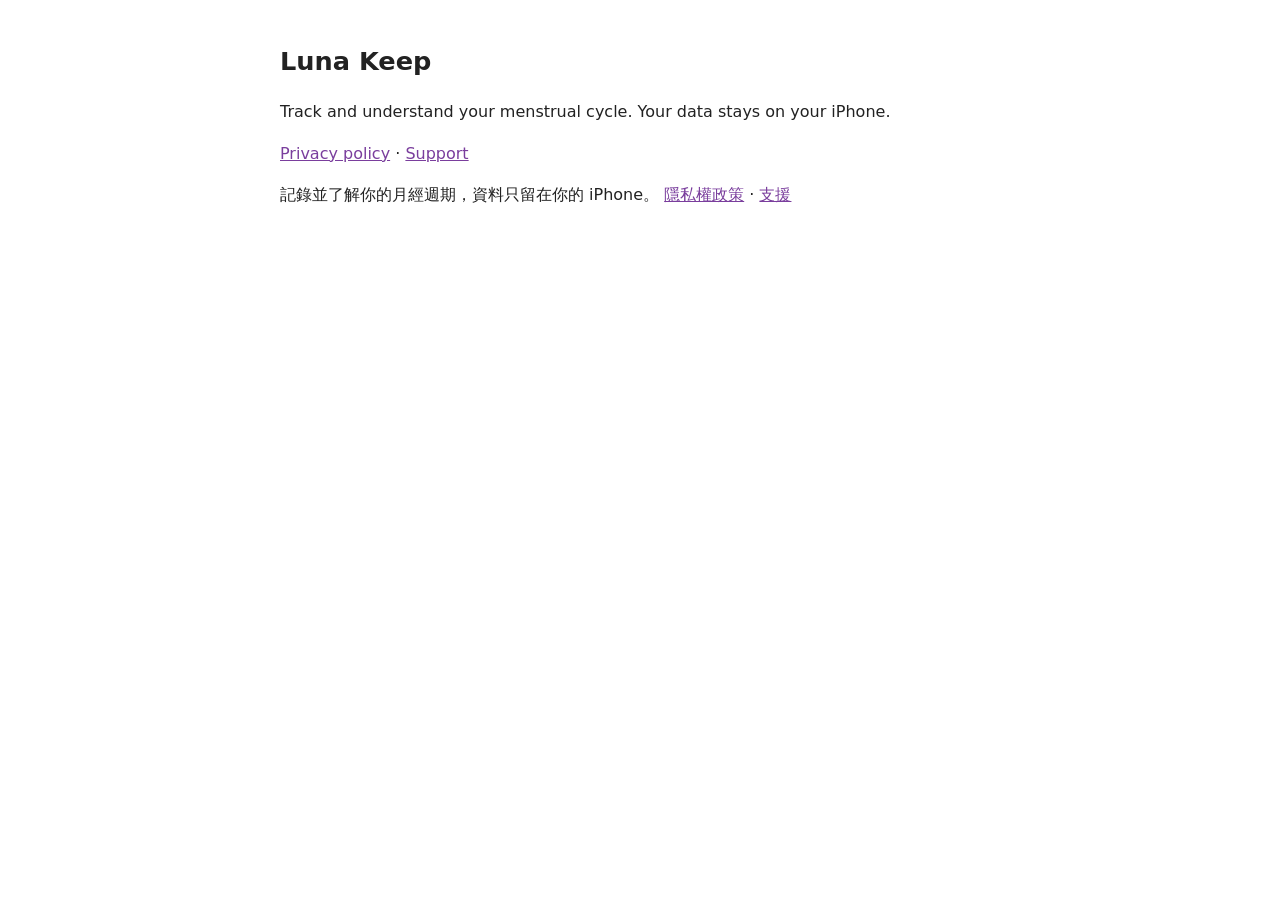
==== index.html @ 9294976c "feat: Add Luna Keep privacy policy and support pages Co-Authored-By: Claude Opus 5.5 <noreply@anthro" ====
<!doctype html><html lang="en"><head><meta charset="utf-8"><meta name="viewport" content="width=device-width,initial-scale=1"><title>Luna Keep</title><style>body{font:16px/1.6 -apple-system,system-ui,sans-serif;max-width:720px;margin:0 auto;padding:24px 16px;color:#222;background:#fff}h1{font-size:1.6em}h2{margin-top:2em;border-top:1px solid #ddd;padding-top:1em}a{color:#7a3e9d}@media(prefers-color-scheme:dark){body{background:#111;color:#eee}h2{border-color:#333}a{color:#c9a0e6}}</style></head><body>
<h1>Luna Keep</h1>
<p>Track and understand your menstrual cycle. Your data stays on your iPhone.</p>
<p><a href="privacy/">Privacy policy</a> · <a href="support/">Support</a></p>
<p lang="zh-Hant">記錄並了解你的月經週期，資料只留在你的 iPhone。 <a href="privacy/#zh">隱私權政策</a> · <a href="support/#zh">支援</a></p>
</body></html>
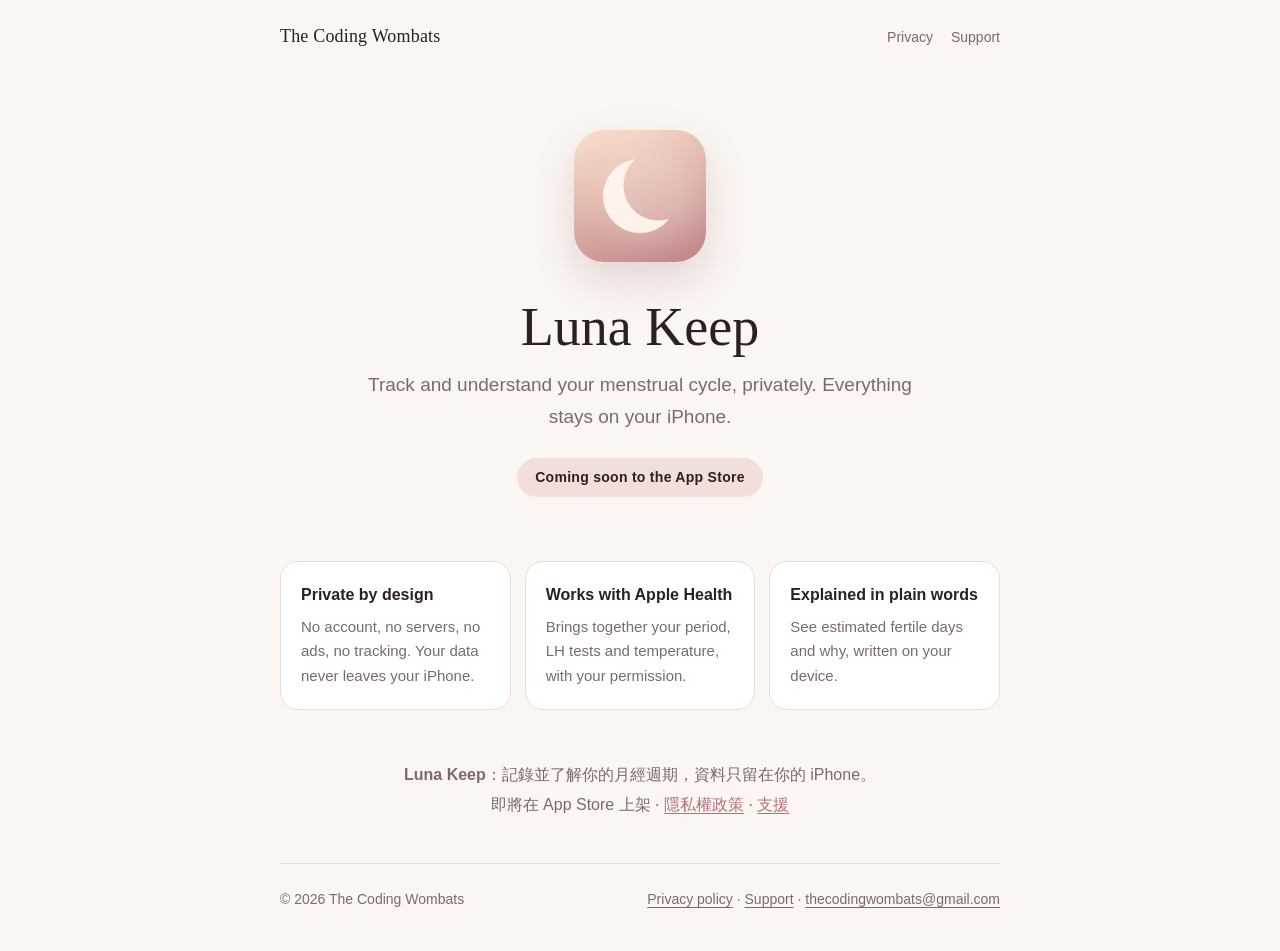
==== commit 5ba5f06c: "feat: Add a styled home page and shared style for the Luna Keep pages Co-Authored-By: Claude Opus 5." ====
--- a/index.html
+++ b/index.html
@@ -1,6 +1,54 @@
-<!doctype html><html lang="en"><head><meta charset="utf-8"><meta name="viewport" content="width=device-width,initial-scale=1"><title>Luna Keep</title><style>body{font:16px/1.6 -apple-system,system-ui,sans-serif;max-width:720px;margin:0 auto;padding:24px 16px;color:#222;background:#fff}h1{font-size:1.6em}h2{margin-top:2em;border-top:1px solid #ddd;padding-top:1em}a{color:#7a3e9d}@media(prefers-color-scheme:dark){body{background:#111;color:#eee}h2{border-color:#333}a{color:#c9a0e6}}</style></head><body>
-<h1>Luna Keep</h1>
-<p>Track and understand your menstrual cycle. Your data stays on your iPhone.</p>
-<p><a href="privacy/">Privacy policy</a> · <a href="support/">Support</a></p>
-<p lang="zh-Hant">記錄並了解你的月經週期，資料只留在你的 iPhone。 <a href="privacy/#zh">隱私權政策</a> · <a href="support/#zh">支援</a></p>
-</body></html>
+<!doctype html>
+<html lang="en">
+<head>
+<meta charset="utf-8">
+<meta name="viewport" content="width=device-width, initial-scale=1">
+<title>Luna Keep · The Coding Wombats</title>
+<meta name="description" content="Luna Keep: track and understand your menstrual cycle. Your data stays on your iPhone.">
+<link rel="icon" href="favicon.png">
+<link rel="apple-touch-icon" href="apple-touch-icon.png">
+<link rel="stylesheet" href="assets/style.css">
+</head>
+<body>
+<div class="wrap">
+    <header class="site-header">
+        <a class="brand" href="./">The Coding Wombats</a>
+        <nav><a href="privacy/">Privacy</a><a href="support/">Support</a></nav>
+    </header>
+
+    <main>
+        <section class="hero">
+            <img class="icon" src="assets/luna-keep-icon.png" alt="Luna Keep app icon">
+            <h1>Luna Keep</h1>
+            <p class="tagline">Track and understand your menstrual cycle, privately. Everything stays on your iPhone.</p>
+            <span class="pill">Coming soon to the App Store</span>
+        </section>
+
+        <section class="features" aria-label="Highlights">
+            <div class="feature">
+                <h3>Private by design</h3>
+                <p>No account, no servers, no ads, no tracking. Your data never leaves your iPhone.</p>
+            </div>
+            <div class="feature">
+                <h3>Works with Apple Health</h3>
+                <p>Brings together your period, LH tests and temperature, with your permission.</p>
+            </div>
+            <div class="feature">
+                <h3>Explained in plain words</h3>
+                <p>See estimated fertile days and why, written on your device.</p>
+            </div>
+        </section>
+
+        <section class="zh-intro" lang="zh-Hant">
+            <p><strong>Luna Keep</strong>：記錄並了解你的月經週期，資料只留在你的 iPhone。</p>
+            <p>即將在 App Store 上架 · <a href="privacy/#zh">隱私權政策</a> · <a href="support/#zh">支援</a></p>
+        </section>
+    </main>
+
+    <footer class="site-footer">
+        <span>© 2026 The Coding Wombats</span>
+        <span><a href="privacy/">Privacy policy</a> · <a href="support/">Support</a> · <a href="mailto:thecodingwombats@gmail.com">thecodingwombats@gmail.com</a></span>
+    </footer>
+</div>
+</body>
+</html>
--- a/assets/style.css
+++ b/assets/style.css
@@ -0,0 +1,126 @@
+:root {
+    --bg: #fbf6f2;
+    --surface: #ffffff;
+    --text: #2b2024;
+    --muted: #7a6a6f;
+    --accent: #b5707a;
+    --accent-soft: #f3dfd9;
+    --border: #eadcd6;
+    --serif: ui-serif, "New York", Georgia, "Times New Roman", serif;
+    --sans: -apple-system, BlinkMacSystemFont, "SF Pro Text", "Segoe UI", "PingFang TC", "Noto Sans TC", sans-serif;
+}
+
+@media (prefers-color-scheme: dark) {
+    :root {
+        --bg: #1b1517;
+        --surface: #251d20;
+        --text: #f4ebe8;
+        --muted: #b8a7ab;
+        --accent: #e3a3ac;
+        --accent-soft: #3a2a2e;
+        --border: #3a2e31;
+    }
+}
+
+* { box-sizing: border-box; }
+
+body {
+    margin: 0;
+    background: var(--bg);
+    color: var(--text);
+    font: 16px/1.65 var(--sans);
+    -webkit-font-smoothing: antialiased;
+}
+
+a { color: var(--accent); text-decoration-thickness: 1px; text-underline-offset: 3px; }
+
+.wrap { max-width: 760px; margin: 0 auto; padding: 0 20px; }
+
+.site-header {
+    display: flex;
+    align-items: center;
+    justify-content: space-between;
+    padding: 22px 0;
+}
+.brand {
+    font-family: var(--serif);
+    font-size: 18px;
+    color: var(--text);
+    text-decoration: none;
+    letter-spacing: 0.01em;
+}
+.site-header nav a {
+    color: var(--muted);
+    text-decoration: none;
+    font-size: 14px;
+    margin-left: 18px;
+}
+.site-header nav a:hover { color: var(--text); }
+
+/* Home */
+.hero { text-align: center; padding: 56px 0 40px; }
+.hero .icon {
+    width: 132px;
+    height: 132px;
+    border-radius: 30px;
+    box-shadow: 0 18px 40px rgba(150, 90, 100, 0.22);
+}
+.hero h1 {
+    font-family: var(--serif);
+    font-weight: 500;
+    font-size: clamp(38px, 7vw, 54px);
+    line-height: 1.1;
+    margin: 28px 0 12px;
+}
+.hero .tagline { font-size: 19px; color: var(--muted); margin: 0 auto; max-width: 30em; }
+.pill {
+    display: inline-block;
+    margin-top: 26px;
+    padding: 8px 18px;
+    border-radius: 999px;
+    background: var(--accent-soft);
+    color: var(--text);
+    font-size: 14px;
+    font-weight: 600;
+    letter-spacing: 0.02em;
+}
+
+.features {
+    display: grid;
+    grid-template-columns: repeat(3, 1fr);
+    gap: 14px;
+    padding: 24px 0 48px;
+}
+@media (max-width: 640px) { .features { grid-template-columns: 1fr; } }
+.feature {
+    background: var(--surface);
+    border: 1px solid var(--border);
+    border-radius: 18px;
+    padding: 20px;
+}
+.feature h3 { margin: 0 0 6px; font-size: 16px; }
+.feature p { margin: 0; color: var(--muted); font-size: 15px; }
+
+.zh-intro { text-align: center; color: var(--muted); padding-bottom: 40px; }
+.zh-intro p { margin: 4px 0; }
+
+.site-footer {
+    border-top: 1px solid var(--border);
+    padding: 24px 0 40px;
+    color: var(--muted);
+    font-size: 14px;
+    display: flex;
+    flex-wrap: wrap;
+    gap: 8px 20px;
+    justify-content: space-between;
+}
+.site-footer a { color: var(--muted); }
+
+/* Policy and support pages */
+.doc { padding: 24px 0 48px; }
+.doc h1, .doc h2 { font-family: var(--serif); font-weight: 500; }
+.doc h1 { font-size: 34px; line-height: 1.2; margin: 8px 0 4px; }
+.doc h2 { font-size: 28px; margin-top: 56px; padding-top: 32px; border-top: 1px solid var(--border); }
+.doc h3 { font-size: 17px; margin-top: 28px; }
+.doc .meta { color: var(--muted); font-size: 14px; }
+.doc li { margin-bottom: 8px; }
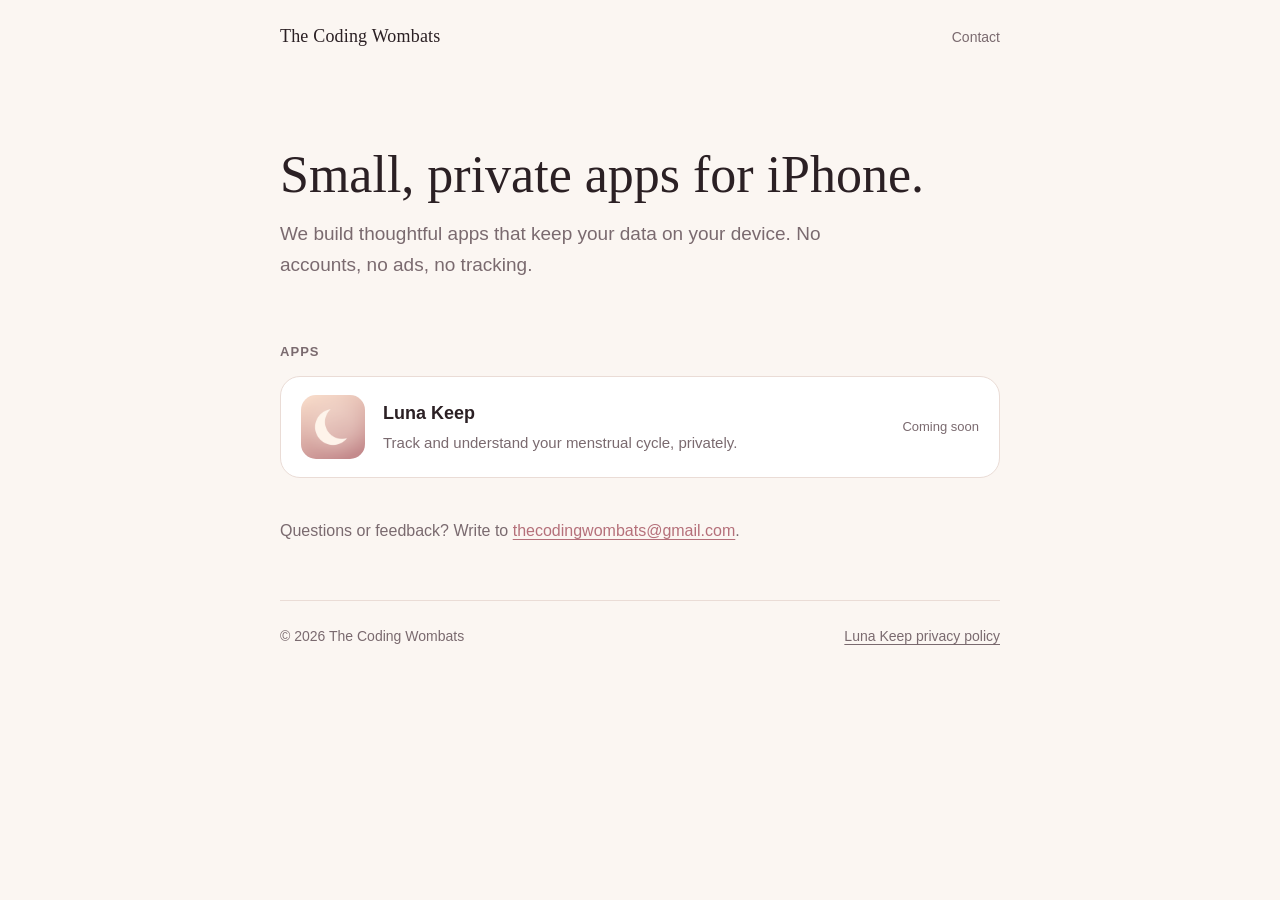
==== commit 8c8591d7: "feat: Move Luna Keep pages under /luna_keep and add a studio home page Old /privacy/ and /support/ r" ====
--- a/index.html
+++ b/index.html
@@ -3,8 +3,8 @@
 <head>
 <meta charset="utf-8">
 <meta name="viewport" content="width=device-width, initial-scale=1">
-<title>Luna Keep · The Coding Wombats</title>
-<meta name="description" content="Luna Keep: track and understand your menstrual cycle. Your data stays on your iPhone.">
+<title>The Coding Wombats</title>
+<meta name="description" content="The Coding Wombats make small, private apps for iPhone.">
 <link rel="icon" href="favicon.png">
 <link rel="apple-touch-icon" href="apple-touch-icon.png">
 <link rel="stylesheet" href="assets/style.css">
@@ -13,41 +13,33 @@
 <div class="wrap">
     <header class="site-header">
         <a class="brand" href="./">The Coding Wombats</a>
-        <nav><a href="privacy/">Privacy</a><a href="support/">Support</a></nav>
+        <nav><a href="mailto:thecodingwombats@gmail.com">Contact</a></nav>
     </header>
 
     <main>
-        <section class="hero">
-            <img class="icon" src="assets/luna-keep-icon.png" alt="Luna Keep app icon">
-            <h1>Luna Keep</h1>
-            <p class="tagline">Track and understand your menstrual cycle, privately. Everything stays on your iPhone.</p>
-            <span class="pill">Coming soon to the App Store</span>
+        <section class="studio-hero">
+            <h1>Small, private apps for iPhone.</h1>
+            <p>We build thoughtful apps that keep your data on your device. No accounts, no ads, no tracking.</p>
         </section>
 
-        <section class="features" aria-label="Highlights">
-            <div class="feature">
-                <h3>Private by design</h3>
-                <p>No account, no servers, no ads, no tracking. Your data never leaves your iPhone.</p>
+        <p class="section-label">Apps</p>
+        <a class="app-card" href="luna_keep/">
+            <img src="luna_keep/icon.png" alt="">
+            <div>
+                <h3>Luna Keep</h3>
+                <p>Track and understand your menstrual cycle, privately.</p>
             </div>
-            <div class="feature">
-                <h3>Works with Apple Health</h3>
-                <p>Brings together your period, LH tests and temperature, with your permission.</p>
-            </div>
-            <div class="feature">
-                <h3>Explained in plain words</h3>
-                <p>See estimated fertile days and why, written on your device.</p>
-            </div>
-        </section>
+            <span class="status">Coming soon</span>
+        </a>
 
-        <section class="zh-intro" lang="zh-Hant">
-            <p><strong>Luna Keep</strong>：記錄並了解你的月經週期，資料只留在你的 iPhone。</p>
-            <p>即將在 App Store 上架 · <a href="privacy/#zh">隱私權政策</a> · <a href="support/#zh">支援</a></p>
+        <section class="principles">
+            <p>Questions or feedback? Write to <a href="mailto:thecodingwombats@gmail.com">thecodingwombats@gmail.com</a>.</p>
         </section>
     </main>
 
     <footer class="site-footer">
         <span>© 2026 The Coding Wombats</span>
-        <span><a href="privacy/">Privacy policy</a> · <a href="support/">Support</a> · <a href="mailto:thecodingwombats@gmail.com">thecodingwombats@gmail.com</a></span>
+        <span><a href="luna_keep/privacy/">Luna Keep privacy policy</a></span>
     </footer>
 </div>
 </body>
--- a/assets/style.css
+++ b/assets/style.css
@@ -124,3 +124,49 @@
 .doc h3 { font-size: 17px; margin-top: 28px; }
 .doc .meta { color: var(--muted); font-size: 14px; }
 .doc li { margin-bottom: 8px; }
+
+/* Studio home */
+.studio-hero { padding: 72px 0 36px; }
+.studio-hero h1 {
+    font-family: var(--serif);
+    font-weight: 500;
+    font-size: clamp(36px, 6.5vw, 52px);
+    line-height: 1.12;
+    margin: 0 0 14px;
+}
+.studio-hero p { font-size: 19px; color: var(--muted); margin: 0; max-width: 32em; }
+.section-label {
+    font-size: 13px;
+    font-weight: 600;
+    letter-spacing: 0.08em;
+    text-transform: uppercase;
+    color: var(--muted);
+    margin: 24px 0 14px;
+}
+.app-card {
+    display: flex;
+    align-items: center;
+    gap: 18px;
+    background: var(--surface);
+    border: 1px solid var(--border);
+    border-radius: 20px;
+    padding: 18px 20px;
+    color: var(--text);
+    text-decoration: none;
+    transition: border-color 0.15s, transform 0.15s;
+}
+.app-card:hover { border-color: var(--accent); transform: translateY(-1px); }
+.app-card img { width: 64px; height: 64px; border-radius: 15px; flex: none; }
+.app-card h3 { margin: 0 0 2px; font-size: 18px; }
+.app-card p { margin: 0; color: var(--muted); font-size: 15px; }
+.app-card .status { margin-left: auto; font-size: 13px; color: var(--muted); white-space: nowrap; }
+@media (max-width: 520px) { .app-card .status { display: none; } }
+.principles { padding: 40px 0 56px; color: var(--muted); }
+.principles p { margin: 0; max-width: 36em; }
+
+.brand, .site-header nav a { white-space: nowrap; }
+@media (max-width: 440px) {
+    .site-header { flex-wrap: wrap; gap: 6px 0; }
+    .site-header nav { width: 100%; }
+    .site-header nav a { margin: 0 16px 0 0; }
+}
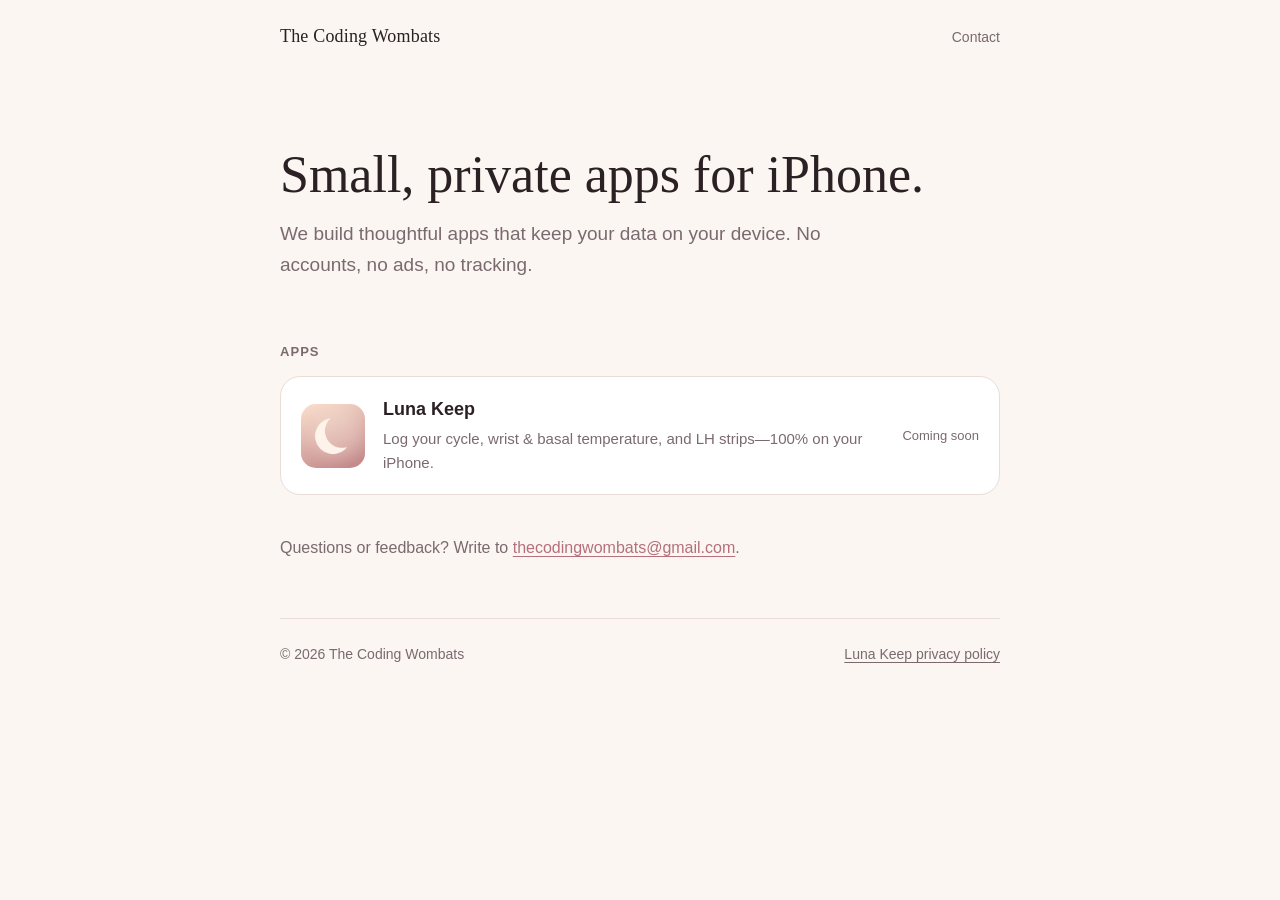
==== commit 66685983: "feat: update Luna Keep pages for v1 launch (#1)" ====
--- a/index.html
+++ b/index.html
@@ -27,7 +27,7 @@
             <img src="luna_keep/icon.png" alt="">
             <div>
                 <h3>Luna Keep</h3>
-                <p>Track and understand your menstrual cycle, privately.</p>
+                <p>Log your cycle, wrist &amp; basal temperature, and LH strips—100% on your iPhone.</p>
             </div>
             <span class="status">Coming soon</span>
         </a>
--- a/assets/style.css
+++ b/assets/style.css
@@ -85,11 +85,17 @@
     letter-spacing: 0.02em;
 }
 
+.hero-meta {
+    margin: 14px 0 0;
+    font-size: 14px;
+    color: var(--muted);
+}
+
 .features {
     display: grid;
-    grid-template-columns: repeat(3, 1fr);
-    gap: 14px;
-    padding: 24px 0 48px;
+    grid-template-columns: repeat(2, 1fr);
+    gap: 16px;
+    padding: 20px 0 28px;
 }
 @media (max-width: 640px) { .features { grid-template-columns: 1fr; } }
 .feature {
@@ -101,8 +107,32 @@
 .feature h3 { margin: 0 0 6px; font-size: 16px; }
 .feature p { margin: 0; color: var(--muted); font-size: 15px; }
 
-.zh-intro { text-align: center; color: var(--muted); padding-bottom: 40px; }
-.zh-intro p { margin: 4px 0; }
+.notice {
+    background: var(--surface);
+    border: 1px solid var(--border);
+    border-radius: 14px;
+    padding: 16px 20px;
+    margin: 0 0 40px;
+    color: var(--muted);
+    font-size: 14px;
+    line-height: 1.65;
+}
+.notice p { margin: 0; }
+
+.zh-section {
+    border-top: 1px solid var(--border);
+    padding: 48px 0 16px;
+}
+.zh-hero { text-align: center; padding: 0 0 20px; }
+.zh-hero h2 {
+    font-family: var(--serif);
+    font-weight: 500;
+    font-size: clamp(32px, 5.5vw, 42px);
+    line-height: 1.15;
+    margin: 0 0 12px;
+}
+.zh-hero .tagline { font-size: 18px; color: var(--muted); margin: 0 auto; max-width: 30em; }
+.zh-links { text-align: center; color: var(--muted); font-size: 15px; margin: 0 0 32px; }
 
 .site-footer {
     border-top: 1px solid var(--border);
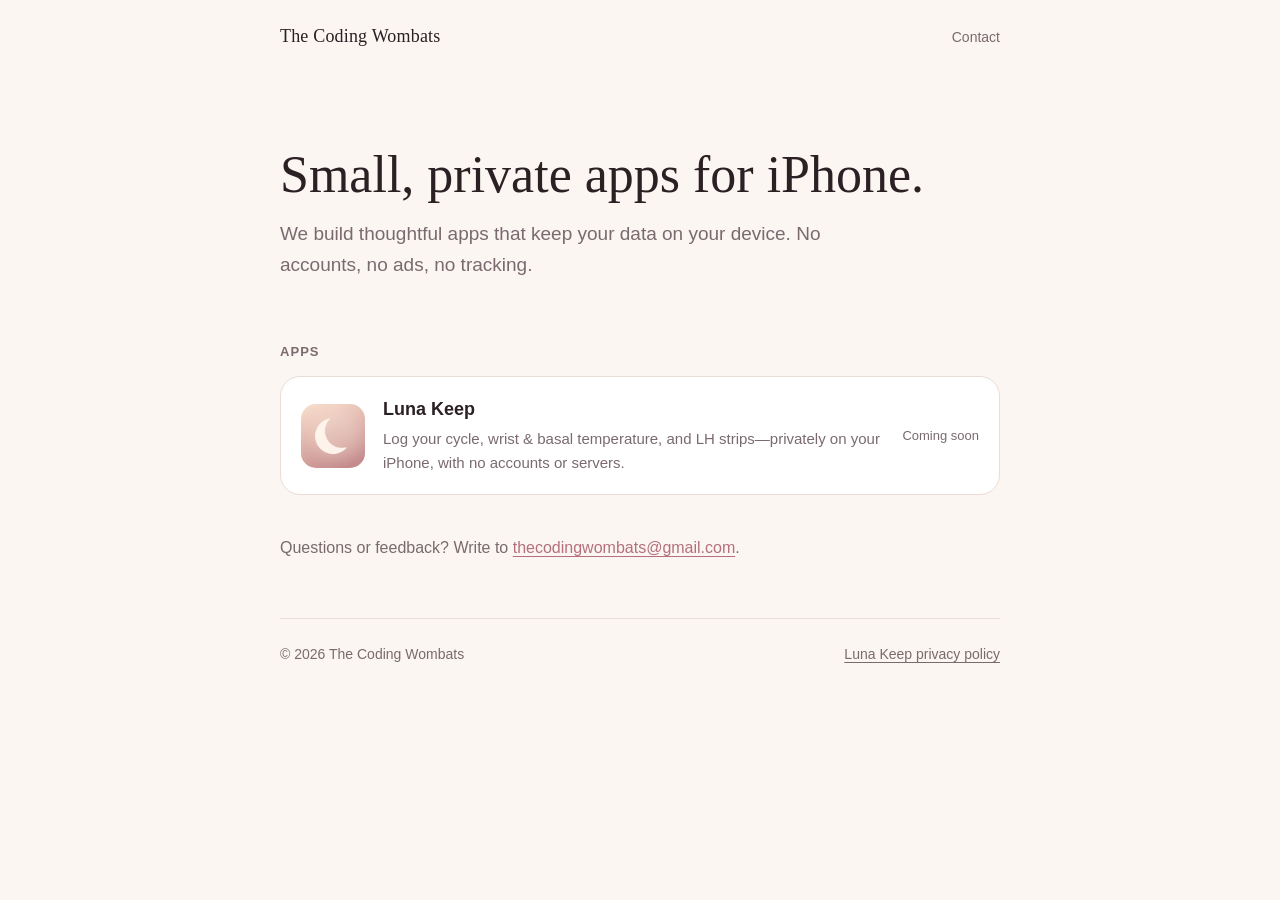
==== commit 6829e229: "fix: address review feedback on Luna Keep pages (#1)" ====
--- a/index.html
+++ b/index.html
@@ -27,7 +27,7 @@
             <img src="luna_keep/icon.png" alt="">
             <div>
                 <h3>Luna Keep</h3>
-                <p>Log your cycle, wrist &amp; basal temperature, and LH strips—100% on your iPhone.</p>
+                <p>Log your cycle, wrist &amp; basal temperature, and LH strips—privately on your iPhone, with no accounts or servers.</p>
             </div>
             <span class="status">Coming soon</span>
         </a>
